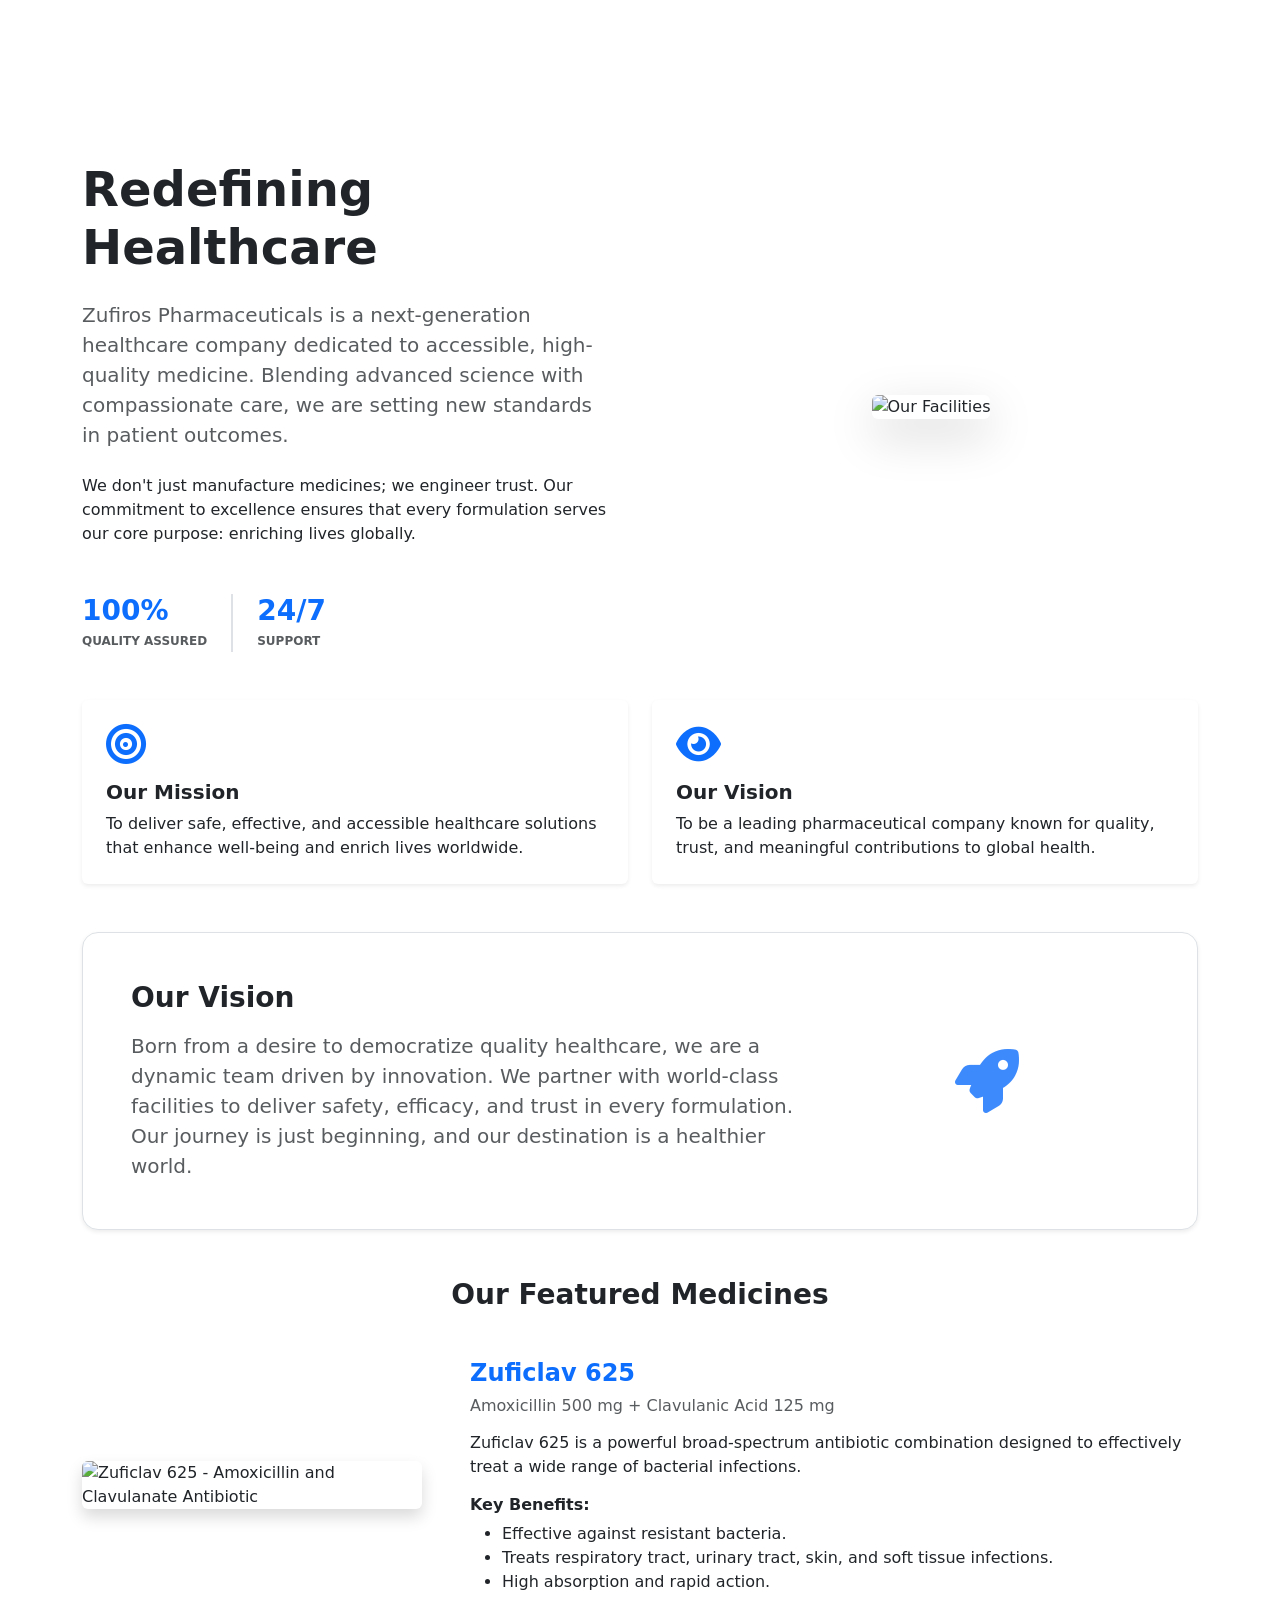
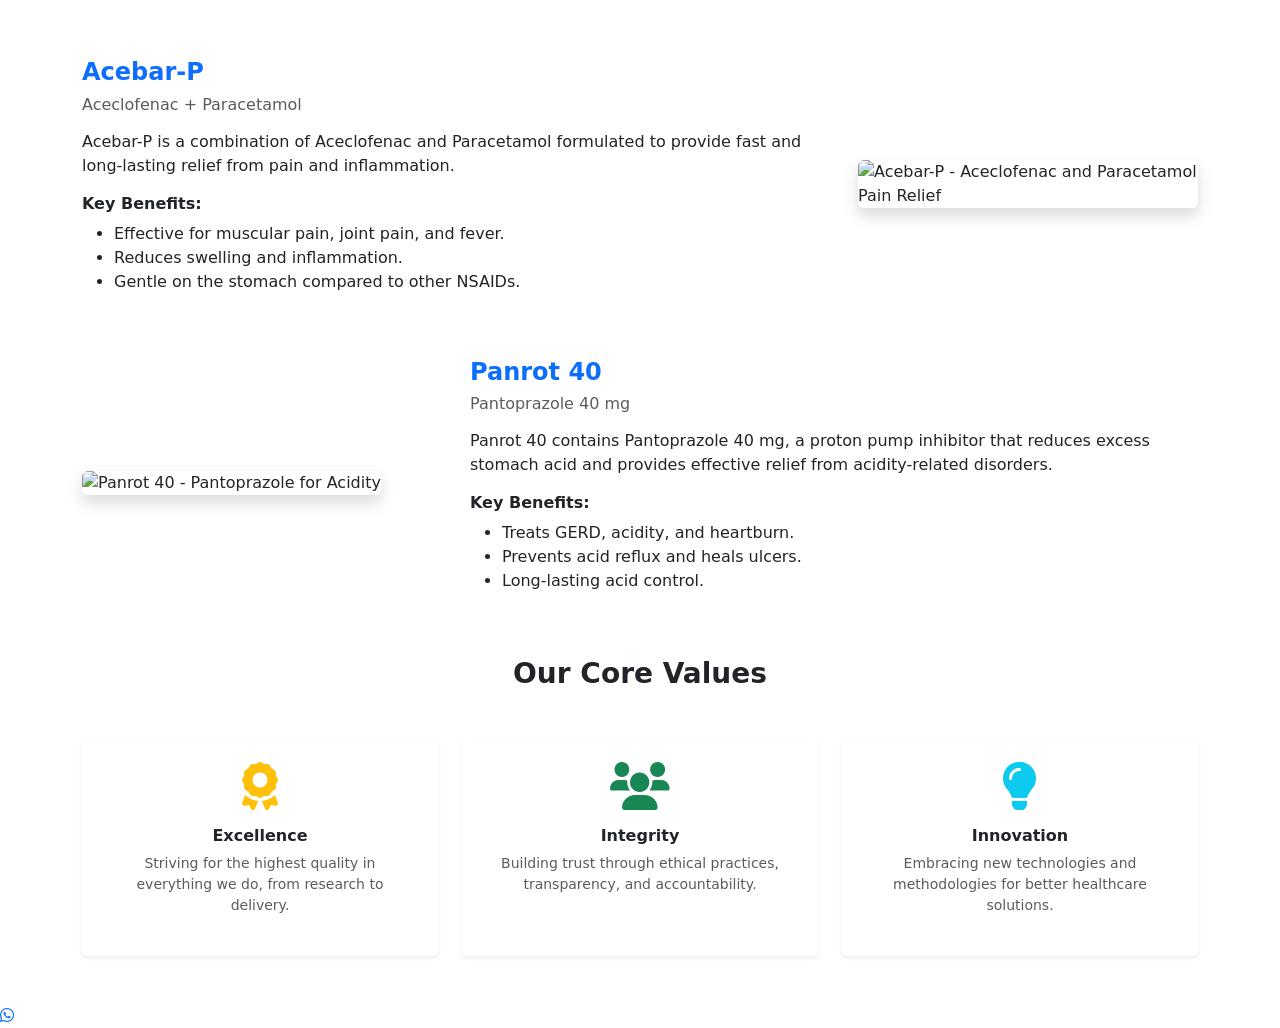
==== about.html @ c7230f8d "Add files via upload" ====
<!DOCTYPE html>
<html lang="en">

<head>
  <meta charset="UTF-8">
  <title>About Us | Zufiros Pharmaceuticals</title>
  <meta name="viewport" content="width=device-width, initial-scale=1">
  <meta name="description"
    content="Zufiros Pharmaceuticals - A new age healthcare company dedicated to delivering high-quality, affordable medicines including Antibiotics, Pain Relief, and Gastrointestinal solutions.">
  <meta name="keywords"
    content="Zufiros Pharmaceuticals, Zuficlav 625, Acebar-P, Panrot 40, Amoxicillin Clavulanate, Aceclofenac Paracetamol, Pantoprazole, New Pharma Company, Quality Medicines, Healthcare">

  <link rel="canonical" href="https://zufiros.com/about.html">
  <meta property="og:title" content="About Us | Zufiros Pharmaceuticals">
  <meta property="og:description"
    content="Zufiros Pharmaceuticals - A new age healthcare company dedicated to delivering high-quality, affordable medicines including Antibiotics, Pain Relief, and Gastrointestinal solutions.">
  <meta property="og:image" content="https://zufiros.com/images/img4.jpeg">
  <meta property="og:url" content="https://zufiros.com/about.html">
  <meta property="og:type" content="website">

  <link href="https://fonts.googleapis.com/css2?family=Inter:wght@400;500;600;700&display=swap" rel="stylesheet">
  <link rel="stylesheet" href="https://cdnjs.cloudflare.com/ajax/libs/font-awesome/6.0.0/css/all.min.css">
  <link rel="stylesheet" href="https://cdn.jsdelivr.net/npm/bootstrap-icons@1.10.4/font/bootstrap-icons.css">
  <link href="https://cdn.jsdelivr.net/npm/bootstrap@5.3.2/dist/css/bootstrap.min.css" rel="stylesheet">
  <link rel="stylesheet" href="css/style.css">
  <link rel="icon" href="images/img1.jpg" type="image/x-icon">
</head>

<body>


  <div id="header-placeholder"></div>

  <!-- ABOUT HERO -->
  <section class="hero-about d-flex align-items-center text-center text-white">
    <div class="container animate-on-scroll">
      <h1 class="fw-bold display-4 mb-3">About US</h1>
      <p class="lead mb-0">
        Pioneering healthcare solutions with innovation, integrity, and excellence.
      </p>
    </div>
  </section>

  <section class="container py-5">
    <!-- COMPANY OVERVIEW -->
    <div class="row g-5 mb-5">
      <div class="col-lg-6 animate-on-scroll">
        <h2 class="fw-bold mb-4 display-5">Redefining Healthcare</h2>
        <p class="lead text-muted mb-4">
          Zufiros Pharmaceuticals is a next-generation healthcare company dedicated to accessible, high-quality
          medicine.
          Blending advanced science with compassionate care, we are setting new standards in patient outcomes.
        </p>
        <p class="mb-5">
          We don't just manufacture medicines; we engineer trust. Our commitment to excellence ensures that every
          formulation
          serves our core purpose: enriching lives globally.
        </p>

        <div class="d-flex gap-4">
          <div class="text-start">
            <h3 class="fw-bold text-primary mb-0">100%</h3>
            <small class="text-uppercase tracking-wider fw-bold text-muted" style="font-size: 0.75rem;">Quality
              Assured</small>
          </div>
          <div class="border-start border-2"></div>
          <div class="text-start">
            <h3 class="fw-bold text-primary mb-0">24/7</h3>
            <small class="text-uppercase tracking-wider fw-bold text-muted" style="font-size: 0.75rem;">Support</small>
          </div>
        </div>
      </div>
      <div class="col-lg-6 d-flex align-items-center animate-on-scroll">
        <div class="text-center w-100">
          <img src="images/img4.jpeg" alt="Our Facilities" class="img-fluid rounded shadow-lg">
        </div>
      </div>
    </div>

    <!-- MISSION & VISION -->
    <div class="row g-4 mb-5">
      <div class="col-md-6">
        <div class="card h-100 border-0 shadow-sm">
          <div class="card-body p-4">
            <i class="fas fa-bullseye text-primary mb-3" style="font-size: 2.5rem;"></i>
            <h5 class="fw-bold card-title">Our Mission</h5>
            <p class="card-text">
              To deliver safe, effective, and accessible healthcare solutions that enhance well-being and enrich lives
              worldwide.
            </p>
          </div>
        </div>
      </div>

      <div class="col-md-6">
        <div class="card h-100 border-0 shadow-sm">
          <div class="card-body p-4">
            <i class="fas fa-eye text-primary mb-3" style="font-size: 2.5rem;"></i>
            <h5 class="fw-bold card-title">Our Vision</h5>
            <p class="card-text">
              To be a leading pharmaceutical company known for quality, trust, and meaningful contributions to global
              health.
            </p>
          </div>
        </div>
      </div>
    </div>

    <!-- OUR STORY -->
    <div class="bg-white border rounded-4 p-5 mb-5 shadow-sm animate-on-scroll">
      <div class="row align-items-center">
        <div class="col-lg-8">
          <h3 class="fw-bold mb-3">Our Vision</h3>
          <p class="text-muted mb-0 lead">
            Born from a desire to democratize quality healthcare, we are a dynamic team driven by innovation.
            We partner with world-class facilities to deliver safety, efficacy, and trust in every formulation.
            Our journey is just beginning, and our destination is a healthier world.
          </p>
        </div>
        <div class="col-lg-4 text-center mt-4 mt-lg-0">
          <i class="fas fa-rocket text-primary" style="font-size: 4rem; opacity: 0.8;"></i>
        </div>
      </div>
    </div>

    <!-- MEDICINES SECTION -->
    <div class="mb-5">
      <h3 class="fw-bold mb-5 text-center animate-on-scroll">Our Featured Medicines</h3>

      <!-- Zuficlav 625 -->
      <div id="zuficlav" class="row g-5 align-items-center mb-5 animate-on-scroll">
        <div class="col-md-4">
          <img src="images/img22.jpeg" alt="Zuficlav 625 - Amoxicillin and Clavulanate Antibiotic"
            class="img-fluid rounded shadow">
        </div>
        <div class="col-md-8">
          <h4 class="fw-bold text-primary">Zuficlav 625</h4>
          <h6 class="text-muted mb-3">Amoxicillin 500 mg + Clavulanic Acid 125 mg</h6>
          <p>Zuficlav 625 is a powerful broad-spectrum antibiotic combination designed to effectively treat a wide range
            of bacterial infections.</p>
          <h6 class="fw-bold mt-3">Key Benefits:</h6>
          <ul>
            <li>Effective against resistant bacteria.</li>
            <li>Treats respiratory tract, urinary tract, skin, and soft tissue infections.</li>
            <li>High absorption and rapid action.</li>
          </ul>
        </div>
      </div>

      <!-- Acebar-P -->
      <div id="acebar" class="row g-5 align-items-center mb-5 flex-md-row-reverse animate-on-scroll">
        <div class="col-md-4">
          <img src="images/img11.jpeg" alt="Acebar-P - Aceclofenac and Paracetamol Pain Relief"
            class="img-fluid rounded shadow">
        </div>
        <div class="col-md-8">
          <h4 class="fw-bold text-primary">Acebar-P</h4>
          <h6 class="text-muted mb-3">Aceclofenac + Paracetamol</h6>
          <p>Acebar-P is a combination of Aceclofenac and Paracetamol formulated to provide fast and long-lasting relief
            from pain and inflammation.</p>
          <h6 class="fw-bold mt-3">Key Benefits:</h6>
          <ul>
            <li>Effective for muscular pain, joint pain, and fever.</li>
            <li>Reduces swelling and inflammation.</li>
            <li>Gentle on the stomach compared to other NSAIDs.</li>
          </ul>
        </div>
      </div>

      <!-- Panrot 40 -->
      <div id="panrot" class="row g-5 align-items-center mb-5 animate-on-scroll">
        <div class="col-md-4">
          <img src="images/imgpanrot.jpeg" alt="Panrot 40 - Pantoprazole for Acidity" class="img-fluid rounded shadow">
        </div>
        <div class="col-md-8">
          <h4 class="fw-bold text-primary">Panrot 40</h4>
          <h6 class="text-muted mb-3">Pantoprazole 40 mg</h6>
          <p>Panrot 40 contains Pantoprazole 40 mg, a proton pump inhibitor that reduces excess stomach acid and
            provides effective relief from acidity-related disorders.</p>
          <h6 class="fw-bold mt-3">Key Benefits:</h6>
          <ul>
            <li>Treats GERD, acidity, and heartburn.</li>
            <li>Prevents acid reflux and heals ulcers.</li>
            <li>Long-lasting acid control.</li>
          </ul>
        </div>
      </div>
    </div>



    <!-- CORE VALUES -->
    <div class="text-center">
      <h3 class="fw-bold mb-5">Our Core Values</h3>
      <div class="row g-4">
        <div class="col-md-4">
          <div class="card border-0 shadow-sm h-100">
            <div class="card-body text-center p-4">
              <i class="fas fa-award text-warning mb-3" style="font-size: 3rem;"></i>
              <h6 class="fw-bold">Excellence</h6>
              <p class="small text-muted">Striving for the highest quality in everything we do, from research to
                delivery.</p>
            </div>
          </div>
        </div>
        <div class="col-md-4">
          <div class="card border-0 shadow-sm h-100">
            <div class="card-body text-center p-4">
              <i class="fas fa-users text-success mb-3" style="font-size: 3rem;"></i>
              <h6 class="fw-bold">Integrity</h6>
              <p class="small text-muted">Building trust through ethical practices, transparency, and accountability.
              </p>
            </div>
          </div>
        </div>
        <div class="col-md-4">
          <div class="card border-0 shadow-sm h-100">
            <div class="card-body text-center p-4">
              <i class="fas fa-lightbulb text-info mb-3" style="font-size: 3rem;"></i>
              <h6 class="fw-bold">Innovation</h6>
              <p class="small text-muted">Embracing new technologies and methodologies for better healthcare solutions.
              </p>
            </div>
          </div>
        </div>
      </div>
    </div>
  </section>

  <div id="footer-placeholder"></div>

  <!-- Floating WhatsApp Button -->
  <a href="https://wa.me/919483664224?text=Hello%20Zufiros%20Pharmaceuticals" target="_blank" class="whatsapp-float">
    <i class="fab fa-whatsapp"></i>
  </a>

  <script src="https://cdn.jsdelivr.net/npm/bootstrap@5.3.2/dist/js/bootstrap.bundle.min.js"></script>
  <script src="js/script.js"></script>
</body>

</html>
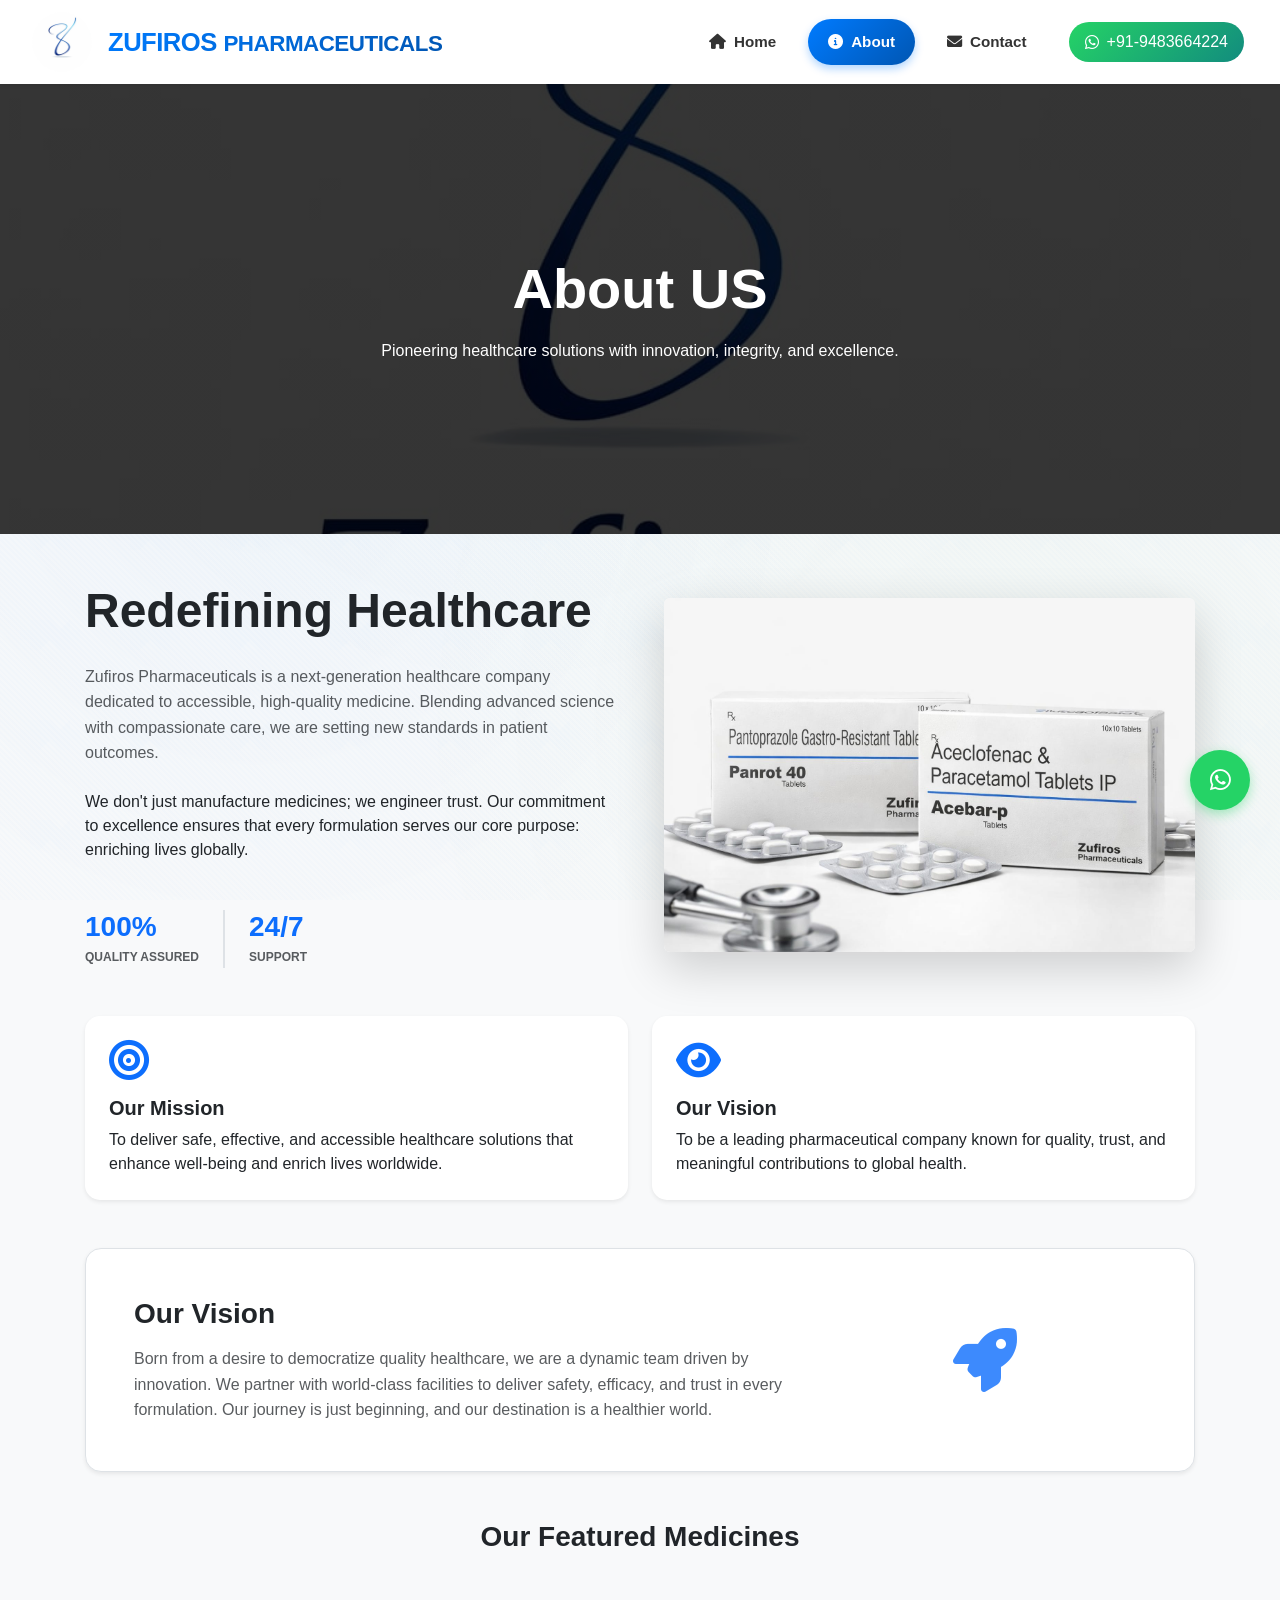
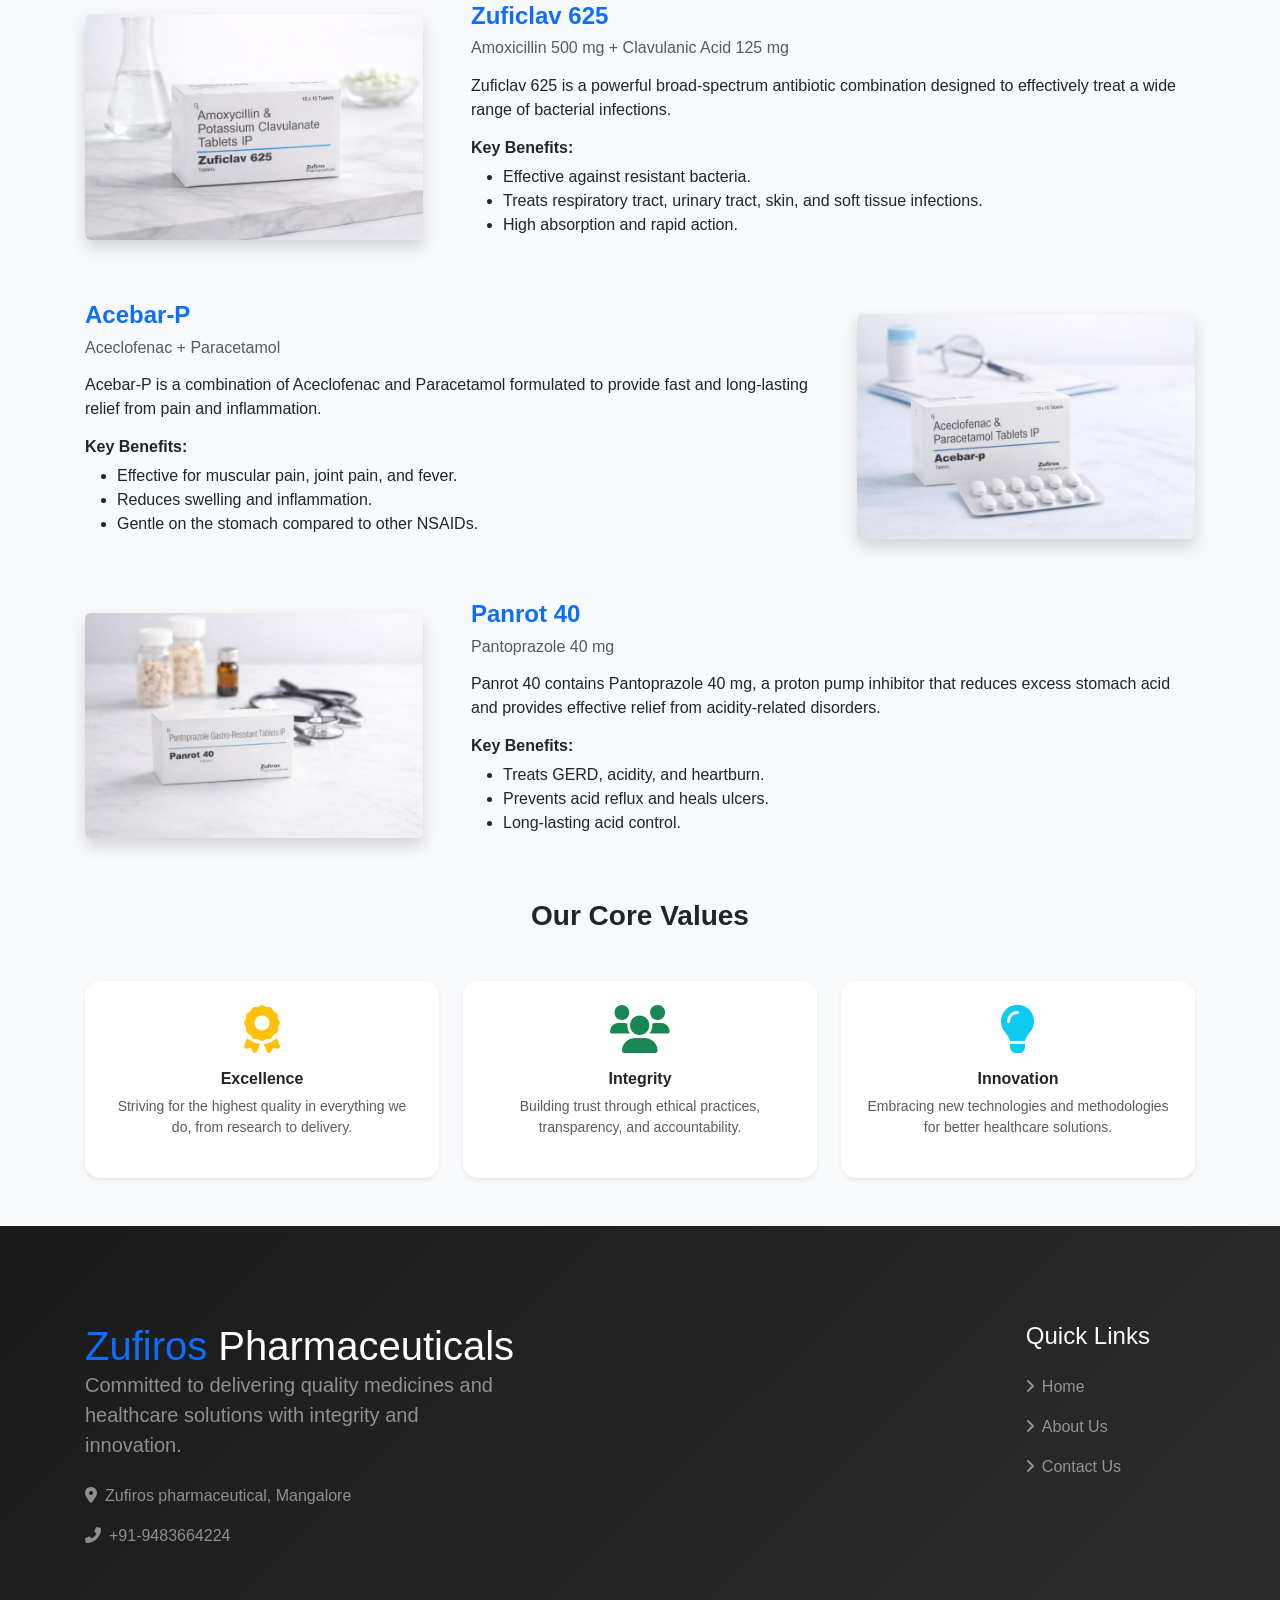
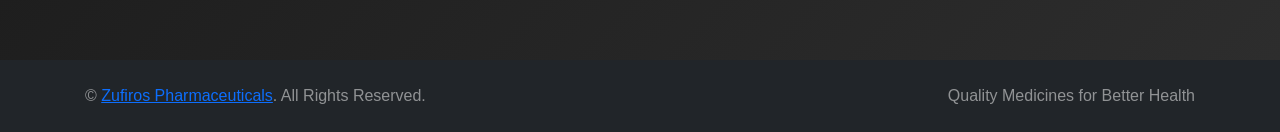
==== commit 6d164e09: "Add files via upload" ====
--- a/about.html
+++ b/about.html
@@ -3,17 +3,18 @@
 
 <head>
   <meta charset="UTF-8">
-  <title>About Us | Zufiros Pharmaceuticals</title>
+  <title>About Us | Zufiros Pharmaceuticals - Healthcare Company India</title>
   <meta name="viewport" content="width=device-width, initial-scale=1">
   <meta name="description"
-    content="Zufiros Pharmaceuticals - A new age healthcare company dedicated to delivering high-quality, affordable medicines including Antibiotics, Pain Relief, and Gastrointestinal solutions.">
+    content="Learn about Zufiros Pharmaceuticals, a trusted healthcare company in India providing high-quality medicines and medical supplies globally.">
   <meta name="keywords"
-    content="Zufiros Pharmaceuticals, Zuficlav 625, Acebar-P, Panrot 40, Amoxicillin Clavulanate, Aceclofenac Paracetamol, Pantoprazole, New Pharma Company, Quality Medicines, Healthcare">
-
-  <link rel="canonical" href="https://zufiros.com/about.html">
+    content="Zufiros Pharmaceuticals, pharmaceutical company India, about Zufiros, quality medicines, healthcare India">
+  <meta name="robots" content="index, follow">
+
+  <link rel="canonical" href="https://www.zufiros.com/about.html">
   <meta property="og:title" content="About Us | Zufiros Pharmaceuticals">
   <meta property="og:description"
-    content="Zufiros Pharmaceuticals - A new age healthcare company dedicated to delivering high-quality, affordable medicines including Antibiotics, Pain Relief, and Gastrointestinal solutions.">
+    content="Learn about Zufiros Pharmaceuticals, a trusted healthcare company in India providing high-quality medicines and medical supplies globally.">
   <meta property="og:image" content="https://zufiros.com/images/img4.jpeg">
   <meta property="og:url" content="https://zufiros.com/about.html">
   <meta property="og:type" content="website">
--- a/css/style.css
+++ b/css/style.css
@@ -0,0 +1,1710 @@
+@import url('https://fonts.googleapis.com/css2?family=Playfair+Display:wght@700&display=swap');
+
+html {
+  margin: 0;
+  padding: 0;
+  scroll-behavior: smooth;
+}
+
+body {
+  margin: 0;
+  padding: 0;
+  font-family: 'Inter', sans-serif;
+  background: #f8f9fa;
+  position: relative;
+}
+
+/* Lead text styling */
+.lead {
+  font-size: 1rem !important;
+  font-weight: 400;
+  line-height: 1.6;
+}
+
+@media (max-width: 768px) {
+  .lead {
+    font-size: 0.95rem !important;
+  }
+}
+
+/* Medical Background Pattern */
+body::before {
+  content: '';
+  position: fixed;
+  top: 0;
+  left: 0;
+  width: 100%;
+  height: 100%;
+  background-image:
+    radial-gradient(circle at 20% 50%, rgba(0, 123, 255, 0.03) 0%, transparent 50%),
+    radial-gradient(circle at 80% 80%, rgba(40, 167, 69, 0.03) 0%, transparent 50%),
+    radial-gradient(circle at 40% 20%, rgba(23, 162, 184, 0.03) 0%, transparent 50%),
+    repeating-linear-gradient(45deg,
+      transparent,
+      transparent 2px,
+      rgba(0, 123, 255, 0.01) 2px,
+      rgba(0, 123, 255, 0.01) 4px);
+  z-index: -1;
+  pointer-events: none;
+}
+
+/* Medical Icons Background */
+body::after {
+  content: '';
+  position: fixed;
+  top: 0;
+  left: 0;
+  width: 100%;
+  height: 100%;
+  background-image:
+    url("data:image/svg+xml,%3Csvg width='100' height='100' xmlns='http://www.w3.org/2000/svg'%3E%3Cpath d='M50 20 L60 30 L70 20 L70 30 L80 30 L80 40 L70 40 L70 50 L60 50 L50 40 L40 50 L30 50 L30 40 L20 40 L20 30 L30 30 L30 20 Z' fill='%23007bff' fill-opacity='0.02'/%3E%3C/svg%3E");
+  opacity: 0.3;
+  z-index: -1;
+  pointer-events: none;
+}
+
+#header-placeholder {
+  margin: 0;
+  padding: 0;
+}
+
+#header-placeholder .navbar {
+  margin: 0;
+}
+
+/* Loading Spinner */
+.loading-overlay {
+  position: fixed;
+  top: 0;
+  left: 0;
+  width: 100%;
+  height: 100%;
+  background: rgba(255, 255, 255, 0.95);
+  backdrop-filter: blur(5px);
+  display: flex;
+  align-items: center;
+  justify-content: center;
+  z-index: 9999;
+  transition: opacity 0.5s ease, visibility 0.5s ease;
+}
+
+.loading-overlay.hide {
+  opacity: 0;
+  visibility: hidden;
+}
+
+.spinner-container {
+  text-align: center;
+  animation: fadeIn 0.5s ease;
+}
+
+.spinner-border {
+  width: 3rem;
+  height: 3rem;
+}
+
+@keyframes fadeIn {
+  from {
+    opacity: 0;
+    transform: translateY(20px);
+  }
+
+  to {
+    opacity: 1;
+    transform: translateY(0);
+  }
+}
+
+
+.navbar {
+  min-height: 75px;
+  box-shadow: 0 2px 10px rgba(0, 0, 0, 0.1);
+  backdrop-filter: blur(10px);
+  background: rgba(255, 255, 255, 0.95) !important;
+  padding: 0.75rem 1rem;
+  top: 0;
+  left: 0;
+  right: 0;
+  position: sticky;
+  z-index: 1030;
+  margin: 0;
+}
+
+.navbar .container-fluid {
+  padding-left: 1rem;
+  padding-right: 1rem;
+}
+
+@media (max-width: 991.98px) {
+  .navbar {
+    min-height: 60px;
+    padding: 0.5rem 1rem;
+  }
+}
+
+.brand-title {
+  font-family: 'Playfair Display', serif;
+  /* Custom Roman Serif look */
+  font-size: 1.8rem;
+  letter-spacing: 0.5px;
+}
+
+.brand-subtitle {
+  font-family: 'Inter', sans-serif;
+  letter-spacing: 2px !important;
+  /* Spaced out clean sans-serif */
+  font-size: 0.75rem;
+  /* Smaller size as requested */
+}
+
+.navbar-brand {
+  transition: transform 0.3s ease;
+  padding: 0;
+  margin: 0;
+}
+
+.navbar-brand:hover {
+  transform: scale(1.02);
+}
+
+.navbar-brand img {
+  transition: transform 0.3s ease;
+}
+
+.navbar-brand:hover img {
+  transform: rotate(5deg);
+}
+
+.navbar-brand img {
+  height: 60px !important;
+  width: 60px !important;
+  object-fit: cover;
+}
+
+.brand-title {
+  font-size: 1.6rem;
+  line-height: 1.2;
+  margin-bottom: 0.1rem;
+  font-weight: 700;
+  letter-spacing: -0.5px;
+  font-family: 'Inter', -apple-system, BlinkMacSystemFont, 'Segoe UI', sans-serif;
+  background: linear-gradient(135deg, #007bff, #0056b3);
+  -webkit-background-clip: text;
+  -webkit-text-fill-color: transparent;
+  background-clip: text;
+}
+
+.brand-subtitle {
+  font-size: 0.75rem;
+  letter-spacing: 1px;
+  font-weight: 500;
+  text-transform: uppercase;
+  color: #6c757d;
+}
+
+@media (max-width: 991.98px) {
+  .navbar-brand img {
+    height: 50px !important;
+    width: 50px !important;
+  }
+
+  .brand-title {
+    font-size: 1.35rem;
+  }
+
+  .brand-subtitle {
+    font-size: 0.7rem;
+  }
+}
+
+@media (max-width: 575.98px) {
+  .navbar-brand {
+    flex-direction: column;
+    text-align: center;
+  }
+
+  .navbar-brand img {
+    height: 45px !important;
+    width: 45px !important;
+    margin-bottom: 0.5rem;
+    margin-right: 0 !important;
+  }
+
+  .brand-title {
+    font-size: 1.2rem;
+  }
+
+  .brand-subtitle {
+    font-size: 0.65rem;
+  }
+}
+
+.navbar-nav .nav-item {
+  margin: 0 0.25rem;
+}
+
+.navbar-nav .nav-link {
+  color: #333 !important;
+  transition: all 0.3s ease;
+  position: relative;
+  font-size: 0.95rem;
+  padding: 0.75rem 1.25rem !important;
+  margin: 0.25rem 0.125rem !important;
+  border-radius: 25px !important;
+}
+
+.navbar-nav .nav-link:hover {
+  background: linear-gradient(135deg, #007bff, #0056b3);
+  color: white !important;
+  transform: translateY(-2px);
+  box-shadow: 0 4px 8px rgba(0, 123, 255, 0.3);
+}
+
+.navbar-nav .nav-link.active {
+  background: linear-gradient(135deg, #007bff, #0056b3);
+  color: white !important;
+  box-shadow: 0 4px 8px rgba(0, 123, 255, 0.3);
+}
+
+@media (max-width: 991.98px) {
+  .navbar-nav .nav-link {
+    padding: 0.5rem 1rem !important;
+    margin: 0.25rem 0 !important;
+    text-align: center;
+    font-size: 0.9rem;
+  }
+
+  .navbar-nav .nav-item {
+    margin: 0;
+  }
+
+  .navbar-collapse {
+    margin-top: 1rem;
+    padding: 1rem 0;
+    border-top: 1px solid #eee;
+  }
+}
+
+@media (max-width: 575.98px) {
+  .navbar-nav .nav-link {
+    padding: 0.75rem 1rem !important;
+    font-size: 0.85rem;
+  }
+
+  .navbar-toggler {
+    padding: 0.375rem 0.5rem;
+  }
+}
+
+/* Hero Carousel Styles */
+#heroCarousel {
+  margin-top: 0;
+  position: relative;
+  overflow: hidden;
+  box-shadow: 0 10px 40px rgba(0, 0, 0, 0.1);
+}
+
+.carousel-inner {
+  border-radius: 0;
+}
+
+.carousel-image {
+  width: 100%;
+  height: 100vh;
+  /* Fallback */
+  height: 100svh;
+  /* Modern mobile browsers: avoids jumpiness from address bar */
+  object-fit: cover;
+  object-position: center;
+  background: #000;
+  transition: filter 0.3s ease;
+}
+
+/* Mobile/Tablet: Use contain to show FULL image within the full screen area */
+/* Mobile/Tablet: Auto height to show full image naturally */
+@media (max-width: 991.98px) {
+  .carousel-image {
+    height: auto !important;
+    min-height: 250px;
+    object-fit: cover;
+    /* Ensure it fills width */
+  }
+
+  /* Adjust carousel height to content */
+  #heroCarousel,
+  .carousel-inner,
+  .carousel-item {
+    height: auto !important;
+    min-height: 250px;
+  }
+}
+
+/* Ensure faces/content remain visible on portrait mobile screens */
+@media (max-width: 576px) {
+  .carousel-image {
+    object-position: center;
+  }
+}
+
+/* Remove explicit height constraint media queries for carousel images as 100vh applies generally */
+
+.carousel-item {
+  position: relative;
+}
+
+@media (max-width: 768px) {
+  .carousel-caption h1 {
+    font-size: 2rem !important;
+  }
+
+  .carousel-caption p {
+    font-size: 1rem !important;
+  }
+}
+
+@media (max-width: 576px) {
+  .carousel-caption h1 {
+    font-size: 1.5rem !important;
+  }
+
+  .carousel-caption p {
+    font-size: 0.9rem !important;
+  }
+
+  .carousel-caption .btn {
+    padding: 0.5rem 1.5rem;
+    font-size: 0.9rem;
+  }
+}
+
+.carousel-control-prev,
+.carousel-control-next {
+  width: 60px;
+  height: 60px;
+  top: 50%;
+  transform: translateY(-50%);
+  background: rgba(255, 255, 255, 0.9);
+  border-radius: 50%;
+  opacity: 0.8;
+  transition: all 0.3s ease;
+  backdrop-filter: blur(10px);
+}
+
+.carousel-control-prev {
+  left: 30px;
+}
+
+.carousel-control-next {
+  right: 30px;
+}
+
+.carousel-control-prev:hover,
+.carousel-control-next:hover {
+  opacity: 1;
+  background: rgba(255, 255, 255, 1);
+  transform: translateY(-50%) scale(1.1);
+}
+
+.carousel-control-prev-icon,
+.carousel-control-next-icon {
+  filter: invert(27%) sepia(51%) saturate(2878%) hue-rotate(200deg) brightness(104%) contrast(97%);
+  width: 20px;
+  height: 20px;
+}
+
+.carousel-indicators {
+  margin-bottom: 2rem;
+  gap: 10px;
+}
+
+.carousel-indicators button {
+  width: 14px;
+  height: 14px;
+  border-radius: 50%;
+  background-color: rgba(255, 255, 255, 0.6);
+  border: 2px solid rgba(255, 255, 255, 0.9);
+  transition: all 0.3s ease;
+}
+
+.carousel-indicators button:hover {
+  background-color: rgba(255, 255, 255, 0.8);
+  transform: scale(1.2);
+}
+
+.carousel-indicators button.active {
+  background-color: #007bff;
+  border-color: #007bff;
+  width: 40px;
+  border-radius: 7px;
+}
+
+.product-card {
+  border: none;
+  box-shadow: 0 10px 25px rgba(0, 0, 0, 0.08);
+  transition: transform 0.3s ease, box-shadow 0.3s ease;
+}
+
+.product-card:hover {
+  transform: translateY(-6px);
+  box-shadow: 0 20px 40px rgba(0, 0, 0, 0.15);
+}
+
+.navbar-brand {
+  font-size: 1.25rem;
+}
+
+/* Trust Strip Styles */
+.trust-strip {
+  background: linear-gradient(135deg, #ffffff 0%, #f0f7ff 50%, #ffffff 100%);
+  position: relative;
+  overflow: hidden;
+  padding: 4rem 0;
+  border-top: 3px solid #007bff;
+  border-bottom: 3px solid #007bff;
+}
+
+.trust-strip::before {
+  content: '';
+  position: absolute;
+  top: 0;
+  left: 0;
+  right: 0;
+  height: 4px;
+  background: linear-gradient(90deg, #007bff, #0056b3, #007bff);
+  background-size: 200% 100%;
+  animation: gradientShift 3s ease infinite;
+}
+
+@keyframes gradientShift {
+
+  0%,
+  100% {
+    background-position: 0% 50%;
+  }
+
+  50% {
+    background-position: 100% 50%;
+  }
+}
+
+.trust-item {
+  padding: 2rem 1rem;
+  transition: transform 0.3s ease;
+}
+
+.trust-item:hover {
+  transform: translateY(-5px);
+}
+
+.trust-icon-wrapper {
+  width: 70px;
+  height: 70px;
+  margin: 0 auto;
+  background: linear-gradient(135deg, #007bff 0%, #0056b3 50%, #28a745 100%);
+  border-radius: 50%;
+  display: flex;
+  align-items: center;
+  justify-content: center;
+  box-shadow: 0 8px 25px rgba(0, 123, 255, 0.4);
+  transition: all 0.3s ease;
+  position: relative;
+}
+
+.trust-icon {
+  font-size: 1.8rem;
+}
+
+.trust-icon-wrapper::before {
+  content: '';
+  position: absolute;
+  inset: -3px;
+  border-radius: 50%;
+  background: linear-gradient(135deg, #007bff, #28a745, #17a2b8);
+  z-index: -1;
+  opacity: 0;
+  transition: opacity 0.3s ease;
+}
+
+.trust-item:hover .trust-icon-wrapper::before {
+  opacity: 0.3;
+}
+
+.trust-item:hover .trust-icon-wrapper {
+  transform: scale(1.1) rotate(5deg);
+  box-shadow: 0 12px 30px rgba(0, 123, 255, 0.4);
+}
+
+.trust-icon {
+  font-size: 2rem;
+  color: white;
+}
+
+/* Statistics Section */
+.stats-section {
+  background: linear-gradient(135deg, #007bff 0%, #0056b3 100%);
+  color: white;
+  position: relative;
+  overflow: hidden;
+}
+
+.stats-section::before {
+  content: '';
+  position: absolute;
+  top: -50%;
+  right: -10%;
+  width: 500px;
+  height: 500px;
+  background: rgba(255, 255, 255, 0.1);
+  border-radius: 50%;
+  animation: float 6s ease-in-out infinite;
+}
+
+.stats-section::after {
+  content: '';
+  position: absolute;
+  bottom: -30%;
+  left: -5%;
+  width: 400px;
+  height: 400px;
+  background: rgba(255, 255, 255, 0.05);
+  border-radius: 50%;
+  animation: float 8s ease-in-out infinite reverse;
+}
+
+@keyframes float {
+
+  0%,
+  100% {
+    transform: translateY(0) rotate(0deg);
+  }
+
+  50% {
+    transform: translateY(-20px) rotate(180deg);
+  }
+}
+
+.stat-card {
+  padding: 2rem;
+  position: relative;
+  z-index: 1;
+  transition: transform 0.3s ease;
+}
+
+.stat-card:hover {
+  transform: translateY(-10px);
+}
+
+.stat-icon {
+  width: 70px;
+  height: 70px;
+  margin: 0 auto 1.5rem;
+  background: rgba(255, 255, 255, 0.25);
+  border-radius: 50%;
+  display: flex;
+  align-items: center;
+  justify-content: center;
+  font-size: 1.8rem;
+  backdrop-filter: blur(15px);
+  border: 2px solid rgba(255, 255, 255, 0.3);
+  box-shadow: 0 8px 20px rgba(0, 0, 0, 0.1);
+  transition: all 0.3s ease;
+}
+
+.stat-card:hover .stat-icon {
+  transform: scale(1.1) rotate(5deg);
+  background: rgba(255, 255, 255, 0.35);
+}
+
+.stat-number {
+  font-size: 2.8rem;
+  font-weight: 700;
+  margin-bottom: 0.5rem;
+  background: linear-gradient(135deg, #fff, #e0e0e0);
+  -webkit-background-clip: text;
+  -webkit-text-fill-color: transparent;
+  background-clip: text;
+}
+
+.stat-label {
+  font-size: 0.95rem;
+  opacity: 0.9;
+  font-weight: 500;
+}
+
+/* Products Section */
+.products-section {
+  background: linear-gradient(135deg, #ffffff 0%, #f8f9fa 100%);
+  position: relative;
+  padding: 5rem 0;
+}
+
+.products-section::before {
+  content: '';
+  position: absolute;
+  top: 0;
+  left: 0;
+  right: 0;
+  height: 1px;
+  background: transparent;
+}
+
+.section-header {
+  margin-bottom: 4rem;
+}
+
+.section-badge {
+  display: inline-block;
+  padding: 0.5rem 1.5rem;
+  background: linear-gradient(135deg, #007bff, #0056b3);
+  color: white;
+  border-radius: 50px;
+  font-size: 0.75rem;
+  font-weight: 600;
+  text-transform: uppercase;
+  letter-spacing: 1.2px;
+  box-shadow: 0 4px 15px rgba(0, 123, 255, 0.3);
+  position: relative;
+  overflow: hidden;
+}
+
+.section-badge::before {
+  content: '';
+  position: absolute;
+  top: 0;
+  left: -100%;
+  width: 100%;
+  height: 100%;
+  background: linear-gradient(90deg, transparent, rgba(255, 255, 255, 0.3), transparent);
+  transition: left 0.5s;
+}
+
+.section-badge:hover::before {
+  left: 100%;
+}
+
+.section-title {
+  font-size: 2rem;
+  color: #1a1a1a;
+  font-weight: 700;
+  letter-spacing: -0.5px;
+  line-height: 1.2;
+}
+
+.section-subtitle {
+  font-size: 0.95rem;
+  max-width: 600px;
+  margin: 0 auto;
+  line-height: 1.6;
+}
+
+.product-card-modern {
+  background: white;
+  border-radius: 20px;
+  overflow: hidden;
+  box-shadow: 0 8px 25px rgba(0, 0, 0, 0.1);
+  transition: all 0.4s cubic-bezier(0.175, 0.885, 0.32, 1.275);
+  border: 2px solid #f0f7ff;
+  position: relative;
+}
+
+.product-card-modern::before {
+  content: '';
+  position: absolute;
+  top: 0;
+  left: 0;
+  right: 0;
+  height: 4px;
+  background: linear-gradient(90deg, #007bff, #28a745, #17a2b8);
+  opacity: 0;
+  transition: opacity 0.3s ease;
+}
+
+.product-card-modern:hover::before {
+  opacity: 1;
+}
+
+.product-card-modern:hover {
+  transform: translateY(-15px);
+  box-shadow: 0 20px 40px rgba(0, 123, 255, 0.2);
+}
+
+.product-image-wrapper {
+  position: relative;
+  overflow: hidden;
+  height: 280px;
+}
+
+.product-image {
+  width: 100%;
+  height: 100%;
+  object-fit: cover;
+  transition: transform 0.5s ease;
+}
+
+.product-card-modern:hover .product-image {
+  transform: scale(1.1);
+}
+
+.product-overlay {
+  position: absolute;
+  top: 15px;
+  right: 15px;
+  z-index: 2;
+}
+
+.product-badge {
+  display: inline-block;
+  padding: 0.4rem 1rem;
+  background: linear-gradient(135deg, #28a745, #20c997);
+  color: white;
+  border-radius: 20px;
+  font-size: 0.85rem;
+  font-weight: 600;
+  box-shadow: 0 4px 10px rgba(0, 0, 0, 0.2);
+}
+
+.product-content {
+  padding: 2rem;
+}
+
+.product-title {
+  font-size: 1.25rem;
+  color: #1a1a1a;
+  margin-bottom: 0.5rem;
+  font-weight: 700;
+}
+
+.product-subtitle {
+  font-size: 0.875rem;
+  margin-bottom: 1.5rem;
+  line-height: 1.5;
+}
+
+.product-features {
+  display: flex;
+  flex-wrap: wrap;
+  gap: 0.5rem;
+  margin-bottom: 1.5rem;
+}
+
+.feature-tag {
+  display: inline-block;
+  padding: 0.3rem 0.8rem;
+  background: #f0f7ff;
+  color: #007bff;
+  border-radius: 15px;
+  font-size: 0.85rem;
+  font-weight: 500;
+}
+
+.product-btn {
+  display: inline-flex;
+  align-items: center;
+  padding: 0.75rem 1.8rem;
+  background: linear-gradient(135deg, #007bff 0%, #0056b3 50%, #28a745 100%);
+  color: white;
+  text-decoration: none;
+  border-radius: 25px;
+  font-weight: 600;
+  transition: all 0.3s ease;
+  border: none;
+  position: relative;
+  overflow: hidden;
+}
+
+.product-btn::before {
+  content: '';
+  position: absolute;
+  top: 0;
+  left: -100%;
+  width: 100%;
+  height: 100%;
+  background: linear-gradient(90deg, transparent, rgba(255, 255, 255, 0.3), transparent);
+  transition: left 0.5s;
+}
+
+.product-btn:hover::before {
+  left: 100%;
+}
+
+.product-btn:hover {
+  transform: translateX(5px);
+  box-shadow: 0 8px 20px rgba(0, 123, 255, 0.5);
+  color: white;
+}
+
+/* Why Choose Us Section */
+.why-choose-section {
+  background: linear-gradient(135deg, #ffffff 0%, #f8f9fa 50%, #ffffff 100%);
+  position: relative;
+  padding: 5rem 0;
+}
+
+.why-choose-section::before {
+  content: '';
+  position: absolute;
+  top: 0;
+  left: 0;
+  right: 0;
+  height: 1px;
+  background: linear-gradient(90deg, transparent, #28a745, transparent);
+}
+
+.feature-list {
+  margin-top: 2rem;
+}
+
+.feature-item {
+  display: flex;
+  gap: 1.5rem;
+  align-items: flex-start;
+}
+
+.feature-icon {
+  width: 55px;
+  height: 55px;
+  min-width: 55px;
+  background: linear-gradient(135deg, #007bff, #0056b3);
+  border-radius: 12px;
+  display: flex;
+  align-items: center;
+  justify-content: center;
+  color: white;
+  font-size: 1.3rem;
+  box-shadow: 0 5px 15px rgba(0, 123, 255, 0.3);
+}
+
+.feature-content h5 {
+  color: #1a1a1a;
+  font-size: 1.1rem;
+  font-weight: 700;
+}
+
+.feature-content p {
+  font-size: 0.9rem;
+  line-height: 1.6;
+}
+
+.why-choose-image {
+  position: relative;
+}
+
+.why-choose-image img {
+  border-radius: 20px;
+}
+
+.floating-badge {
+  position: absolute;
+  top: 20px;
+  right: 20px;
+  background: linear-gradient(135deg, #ffc107, #ff9800);
+  color: white;
+  padding: 1rem 1.5rem;
+  border-radius: 15px;
+  font-weight: 700;
+  box-shadow: 0 10px 30px rgba(255, 193, 7, 0.4);
+  animation: pulse 2s ease-in-out infinite;
+}
+
+/* Services Section */
+.services-section {
+  background: linear-gradient(135deg, #007bff 0%, #0056b3 100%);
+  color: white;
+  position: relative;
+  overflow: hidden;
+}
+
+.services-section .section-badge {
+  background: rgba(255, 255, 255, 0.2);
+  color: white;
+}
+
+.services-section .section-title,
+.services-section .section-subtitle {
+  color: white;
+}
+
+.service-card-modern {
+  background: rgba(255, 255, 255, 0.95);
+  padding: 2.5rem 2rem;
+  border-radius: 20px;
+  text-align: center;
+  transition: all 0.4s ease;
+  backdrop-filter: blur(10px);
+  border: 1px solid rgba(255, 255, 255, 0.3);
+  height: 100%;
+}
+
+.service-card-modern:hover {
+  transform: translateY(-10px);
+  background: white;
+  box-shadow: 0 20px 40px rgba(0, 0, 0, 0.15);
+}
+
+.service-icon-wrapper {
+  width: 75px;
+  height: 75px;
+  margin: 0 auto;
+  background: linear-gradient(135deg, #007bff 0%, #0056b3 50%, #17a2b8 100%);
+  border-radius: 18px;
+  display: flex;
+  align-items: center;
+  justify-content: center;
+  font-size: 1.8rem;
+  color: white;
+  transition: all 0.3s ease;
+  box-shadow: 0 8px 20px rgba(0, 123, 255, 0.3);
+  position: relative;
+  overflow: hidden;
+}
+
+.service-icon-wrapper::before {
+  content: '';
+  position: absolute;
+  top: -50%;
+  left: -50%;
+  width: 200%;
+  height: 200%;
+  background: radial-gradient(circle, rgba(255, 255, 255, 0.3) 0%, transparent 70%);
+  transform: rotate(45deg);
+  transition: transform 0.5s;
+}
+
+.service-card-modern:hover .service-icon-wrapper::before {
+  transform: rotate(45deg) translate(50%, 50%);
+}
+
+.service-card-modern:hover .service-icon-wrapper {
+  transform: scale(1.1) rotate(5deg);
+}
+
+.service-title {
+  color: #1a1a1a;
+  font-size: 1.15rem;
+  font-weight: 700;
+}
+
+.service-description {
+  color: #666;
+  line-height: 1.6;
+  font-size: 0.9rem;
+}
+
+.service-link {
+  color: #007bff;
+  text-decoration: none;
+  font-weight: 600;
+  transition: all 0.3s ease;
+  display: inline-flex;
+  align-items: center;
+}
+
+.service-link:hover {
+  color: #0056b3;
+  transform: translateX(5px);
+}
+
+/* Contact Section */
+.contact-section {
+  background: linear-gradient(135deg, #f8f9fa 0%, #ffffff 100%);
+  position: relative;
+  padding: 5rem 0;
+}
+
+.contact-section::before {
+  content: '';
+  position: absolute;
+  top: 0;
+  left: 0;
+  right: 0;
+  height: 1px;
+  background: linear-gradient(90deg, transparent, #17a2b8, transparent);
+}
+
+.contact-info-list {
+  margin-top: 2rem;
+}
+
+.contact-info-item {
+  display: flex;
+  gap: 1.5rem;
+  align-items: flex-start;
+}
+
+.contact-icon-wrapper {
+  width: 45px;
+  height: 45px;
+  min-width: 45px;
+  background: linear-gradient(135deg, #007bff, #0056b3);
+  border-radius: 10px;
+  display: flex;
+  align-items: center;
+  justify-content: center;
+  color: white;
+  font-size: 1.1rem;
+}
+
+.contact-info-content h6 {
+  color: #1a1a1a;
+  font-size: 1rem;
+  font-weight: 700;
+}
+
+.contact-info-content p {
+  font-size: 0.9rem;
+}
+
+.contact-form-wrapper {
+  background: #f8f9fa;
+  padding: 2.5rem;
+  border-radius: 20px;
+  box-shadow: 0 10px 30px rgba(0, 0, 0, 0.1);
+}
+
+.contact-form-wrapper h3 {
+  font-size: 1.5rem;
+  font-weight: 700;
+  color: #1a1a1a;
+}
+
+.contact-form .form-control,
+.contact-form .form-select {
+  border: 2px solid #e0e0e0;
+  transition: all 0.3s ease;
+}
+
+.contact-form .form-control:focus,
+.contact-form .form-select:focus {
+  border-color: #007bff;
+  box-shadow: 0 0 0 0.2rem rgba(0, 123, 255, 0.15);
+}
+
+/* Responsive Design */
+@media (max-width: 768px) {
+  .section-title {
+    font-size: 1.75rem;
+  }
+
+  .section-subtitle {
+    font-size: 0.875rem;
+  }
+
+  .stat-number {
+    font-size: 2.2rem;
+  }
+
+  .stat-label {
+    font-size: 0.875rem;
+  }
+
+  .product-title {
+    font-size: 1.15rem;
+  }
+
+  .service-title {
+    font-size: 1.05rem;
+  }
+
+  .product-image-wrapper {
+    height: 220px;
+  }
+
+  .contact-form-wrapper {
+    padding: 1.5rem;
+  }
+
+  .contact-form-wrapper h3 {
+    font-size: 1.3rem;
+  }
+}
+
+footer {
+  background: linear-gradient(135deg, #007bff, #0056b3);
+}
+
+.btn-primary {
+  background: linear-gradient(135deg, #007bff, #0056b3);
+  border: none;
+  transition: transform 0.2s;
+}
+
+.btn-primary:hover {
+  transform: scale(1.05);
+}
+
+.card {
+  animation: fadeInUp 0.6s ease-out;
+}
+
+@keyframes fadeInUp {
+  from {
+    opacity: 0;
+    transform: translateY(30px);
+  }
+
+  to {
+    opacity: 1;
+    transform: translateY(0);
+  }
+}
+
+.hero-about {
+  background: linear-gradient(rgba(0, 0, 0, 0.7), rgba(0, 0, 0, 0.7)),
+    url("../images/hero.jpg") center/cover no-repeat;
+  height: 50vh;
+  position: relative;
+}
+
+.hero-about::before {
+  content: '';
+  position: absolute;
+  top: 0;
+  left: 0;
+  right: 0;
+  bottom: 0;
+  background: rgba(0, 0, 0, 0.3);
+  z-index: 1;
+}
+
+.hero-about .container {
+  position: relative;
+  z-index: 2;
+}
+
+.container-service {
+  background: linear-gradient(rgba(0, 123, 255, 0.1), rgba(0, 123, 255, 0.05));
+  padding: 5rem 0;
+}
+
+@media (max-width: 768px) {
+  .container-service {
+    padding: 3rem 0;
+  }
+}
+
+.service-item {
+  background: white;
+  padding: 2rem 1.5rem;
+  text-align: center;
+  border-radius: 15px;
+  box-shadow: 0 5px 15px rgba(0, 0, 0, 0.08);
+  transition: transform 0.3s ease, box-shadow 0.3s ease;
+  height: 100%;
+  margin-bottom: 2rem;
+}
+
+@media (max-width: 576px) {
+  .service-item {
+    padding: 1.5rem 1rem;
+    margin-bottom: 1.5rem;
+  }
+}
+
+.service-item:hover {
+  transform: translateY(-5px);
+}
+
+.icon-box-primary {
+  width: 60px;
+  height: 60px;
+  background: linear-gradient(135deg, #007bff, #0056b3);
+  border-radius: 50%;
+  display: flex;
+  align-items: center;
+  justify-content: center;
+  margin: 0 auto 20px;
+}
+
+.footer {
+  background: linear-gradient(135deg, #1a1a1a, #2d2d2d);
+  padding: 4rem 0 2rem;
+}
+
+@media (max-width: 768px) {
+  .footer {
+    padding: 3rem 0 1.5rem;
+  }
+}
+
+@media (max-width: 576px) {
+  .footer {
+    padding: 2rem 0 1rem;
+  }
+}
+
+.back-to-top {
+  position: fixed;
+  bottom: 30px;
+  right: 30px;
+  display: none;
+  z-index: 99;
+  transition: all 0.3s ease;
+}
+
+.back-to-top:hover {
+  transform: scale(1.1);
+}
+
+@media (max-width: 576px) {
+  .back-to-top {
+    bottom: 20px;
+    right: 20px;
+  }
+}
+
+/* Floating WhatsApp Button */
+.whatsapp-float {
+  position: fixed;
+  bottom: 90px;
+  right: 30px;
+  width: 60px;
+  height: 60px;
+  background: #25d366;
+  color: white;
+  border-radius: 50%;
+  display: flex;
+  align-items: center;
+  justify-content: center;
+  font-size: 24px;
+  text-decoration: none;
+  box-shadow: 0 4px 12px rgba(37, 211, 102, 0.4);
+  transition: all 0.3s ease;
+  z-index: 1000;
+  animation: pulse 2s infinite;
+}
+
+.whatsapp-float:hover {
+  transform: scale(1.1);
+  box-shadow: 0 6px 16px rgba(37, 211, 102, 0.6);
+  color: white;
+}
+
+@keyframes pulse {
+  0% {
+    box-shadow: 0 4px 12px rgba(37, 211, 102, 0.4);
+  }
+
+  50% {
+    box-shadow: 0 4px 12px rgba(37, 211, 102, 0.4), 0 0 0 10px rgba(37, 211, 102, 0.1);
+  }
+
+  100% {
+    box-shadow: 0 4px 12px rgba(37, 211, 102, 0.4);
+  }
+}
+
+@media (max-width: 576px) {
+  .whatsapp-float {
+    bottom: 80px;
+    right: 20px;
+    width: 55px;
+    height: 55px;
+    font-size: 20px;
+  }
+}
+
+/* Dropdown Menu Styling */
+.dropdown-menu {
+  border: none;
+  box-shadow: 0 8px 25px rgba(0, 0, 0, 0.15);
+  border-radius: 12px;
+  padding: 0.5rem 0;
+  min-width: 220px;
+}
+
+.dropdown-item {
+  padding: 0.75rem 1.5rem;
+  color: #333;
+  transition: all 0.3s ease;
+  border-radius: 6px;
+  margin: 0 0.25rem;
+}
+
+.dropdown-item:hover {
+  background: linear-gradient(135deg, #007bff, #0056b3);
+  color: white;
+  transform: translateX(5px);
+}
+
+.dropdown-item i {
+  width: 20px;
+  text-align: center;
+}
+
+/* WhatsApp Button Styling */
+.whatsapp-btn {
+  background: linear-gradient(135deg, #25d366, #128c7e);
+  border: none;
+  transition: all 0.3s ease;
+  position: relative;
+  overflow: hidden;
+}
+
+.whatsapp-btn:hover {
+  background: linear-gradient(135deg, #128c7e, #075e54);
+  transform: translateY(-2px);
+  box-shadow: 0 6px 16px rgba(37, 211, 102, 0.4);
+  color: white;
+}
+
+.whatsapp-btn::before {
+  content: '';
+  position: absolute;
+  top: 0;
+  left: -100%;
+  width: 100%;
+  height: 100%;
+  background: linear-gradient(90deg, transparent, rgba(255, 255, 255, 0.2), transparent);
+  transition: left 0.5s;
+}
+
+.whatsapp-btn:hover::before {
+  left: 100%;
+}
+
+.btn-link {
+  color: #ffffff80;
+  text-decoration: none;
+  padding: 0;
+  margin-bottom: 8px;
+}
+
+.btn-link:hover {
+  color: #007bff;
+}
+
+/* Responsive spacing improvements */
+.container {
+  padding-left: 15px;
+  padding-right: 15px;
+}
+
+@media (min-width: 576px) {
+  .container {
+    max-width: 540px;
+  }
+}
+
+@media (min-width: 768px) {
+  .container {
+    max-width: 720px;
+  }
+}
+
+@media (min-width: 992px) {
+  .container {
+    max-width: 960px;
+  }
+}
+
+@media (min-width: 1200px) {
+  .container {
+    max-width: 1140px;
+  }
+}
+
+@media (min-width: 1400px) {
+  .container {
+    max-width: 1320px;
+  }
+}
+
+/* Section spacing */
+section {
+  padding: 4rem 0;
+}
+
+@media (max-width: 768px) {
+  section {
+    padding: 3rem 0;
+  }
+}
+
+@media (max-width: 576px) {
+  section {
+    padding: 2rem 0;
+  }
+}
+
+/* Card improvements */
+.card {
+  border: none;
+  border-radius: 15px;
+  box-shadow: 0 5px 15px rgba(0, 0, 0, 0.08);
+  transition: transform 0.3s ease, box-shadow 0.3s ease;
+}
+
+.card:hover {
+  transform: translateY(-5px);
+  box-shadow: 0 10px 25px rgba(0, 0, 0, 0.15);
+}
+
+/* Form improvements */
+.form-floating>label {
+  padding: 1rem 0.75rem;
+}
+
+.form-control {
+  border-radius: 10px;
+  border: 1px solid #e0e0e0;
+  padding: 1rem 0.75rem;
+}
+
+.form-control:focus {
+  border-color: #007bff;
+  box-shadow: 0 0 0 0.2rem rgba(0, 123, 255, 0.25);
+}
+
+/* Loading Spinner */
+#loading-spinner {
+  position: fixed;
+  top: 0;
+  left: 0;
+  width: 100%;
+  height: 100%;
+  background: rgba(255, 255, 255, 0.95);
+  display: flex;
+  justify-content: center;
+  align-items: center;
+  z-index: 9999;
+  transition: opacity 0.5s ease, visibility 0.5s ease;
+}
+
+/* Contact Action Cards */
+.contact-action-card {
+  background: #fff;
+  border-radius: 12px;
+  padding: 1.5rem;
+  text-align: center;
+  box-shadow: 0 4px 15px rgba(0, 0, 0, 0.05);
+  transition: transform 0.3s ease, box-shadow 0.3s ease;
+  height: 100%;
+  border: 1px solid rgba(0, 0, 0, 0.05);
+  text-decoration: none;
+  display: block;
+  color: inherit;
+}
+
+.contact-action-card:hover {
+  transform: translateY(-5px);
+  box-shadow: 0 8px 25px rgba(0, 0, 0, 0.1);
+  border-color: #0d6efd;
+}
+
+.contact-action-icon {
+  width: 50px;
+  height: 50px;
+  background: rgba(13, 110, 253, 0.1);
+  border-radius: 50%;
+  display: flex;
+  align-items: center;
+  justify-content: center;
+  margin: 0 auto 1rem;
+  font-size: 1.25rem;
+  color: #0d6efd;
+  transition: all 0.3s ease;
+}
+
+.contact-action-card:hover .contact-action-icon {
+  background: #0d6efd;
+  color: #fff;
+}
+
+.contact-card-title {
+  font-weight: 700;
+  margin-bottom: 0.25rem;
+  font-size: 1.1rem;
+}
+
+.contact-card-text {
+  color: #6c757d;
+  font-size: 0.9rem;
+  margin-bottom: 0;
+}
+
+.spinner-container {
+  text-align: center;
+  animation: fadeIn 0.5s ease;
+  display: flex;
+  flex-direction: column;
+  align-items: center;
+}
+
+.spinner-container h5 {
+  font-size: 1.8rem;
+  font-weight: 700;
+  margin-top: 1rem;
+  margin-bottom: 0.5rem;
+  letter-spacing: -0.5px;
+  background: linear-gradient(135deg, #007bff, #0056b3);
+  -webkit-background-clip: text;
+  -webkit-text-fill-color: transparent;
+  background-clip: text;
+}
+
+.spinner-container small {
+  font-size: 1.1rem;
+  font-weight: 500;
+  color: #6c757d;
+  letter-spacing: 1px;
+  text-transform: uppercase;
+}
+
+.spinner-logo {
+  width: 80px;
+  height: 80px;
+  border-radius: 50%;
+  margin-bottom: 1rem;
+  animation: pulse 2s infinite;
+}
+
+.spinner {
+  width: 60px;
+  height: 60px;
+  border: 4px solid #e3f2fd;
+  border-top: 4px solid #1976d2;
+  border-radius: 50%;
+  animation: spin 1s linear infinite;
+}
+
+@keyframes spin {
+  0% {
+    transform: rotate(0deg);
+  }
+
+  100% {
+    transform: rotate(360deg);
+  }
+}
+
+/* Animation classes */
+.animate-in {
+  animation: fadeInUp 0.6s ease-out forwards;
+}
+
+@keyframes fadeInUp {
+  from {
+    opacity: 0;
+    transform: translateY(30px);
+  }
+
+  to {
+    opacity: 1;
+    transform: translateY(0);
+  }
+}
+
+/* Enhanced responsive design */
+@media (max-width: 768px) {
+  .hero-section {
+    padding: 100px 0 60px;
+  }
+
+  .hero-section h1 {
+    font-size: 2.5rem;
+  }
+
+  .hero-section .lead {
+    font-size: 1.1rem;
+  }
+
+  .service-grid {
+    grid-template-columns: 1fr;
+    gap: 20px;
+  }
+
+  .about-hero {
+    padding: 80px 0;
+  }
+
+  .about-hero h1 {
+    font-size: 2.2rem;
+  }
+
+  .contact-section {
+    flex-direction: column;
+  }
+
+  .contact-form,
+  .contact-image {
+    width: 100%;
+  }
+
+  .contact-image img {
+    height: 300px;
+    object-fit: cover;
+    width: 100%;
+    /* Ensure width is full */
+  }
+
+  .img-fluid {
+    max-width: 100%;
+    height: auto;
+  }
+
+  /* Ensure uniform card heights */
+  .card,
+  .product-card-modern,
+  .service-card-modern,
+  .trust-item {
+    height: 100%;
+  }
+
+  @media (max-width: 991.98px) {
+    .col-lg-6.d-flex.align-items-center {
+      margin-top: 2rem;
+    }
+  }
+}
+
+@media (max-width: 576px) {
+  .hero-section h1 {
+    font-size: 2rem;
+  }
+
+  .hero-section .lead {
+    font-size: 1rem;
+  }
+
+  .navbar-brand {
+    font-size: 1.5rem;
+  }
+
+  .btn-lg {
+    padding: 12px 24px;
+    font-size: 1rem;
+  }
+
+  .card {
+    margin-bottom: 20px;
+  }
+
+  .footer-section {
+    text-align: center;
+  }
+
+  .footer-section h5 {
+    margin-top: 30px;
+  }
+}
+
+/* Print styles */
+@media print {
+
+  .navbar,
+  .footer,
+  .back-to-top,
+  .whatsapp-float {
+    display: none !important;
+  }
+
+  .hero-section {
+    background: white !important;
+    color: black !important;
+  }
+
+  .card {
+    border: 1px solid #ddd !important;
+    box-shadow: none !important;
+  }
+}
